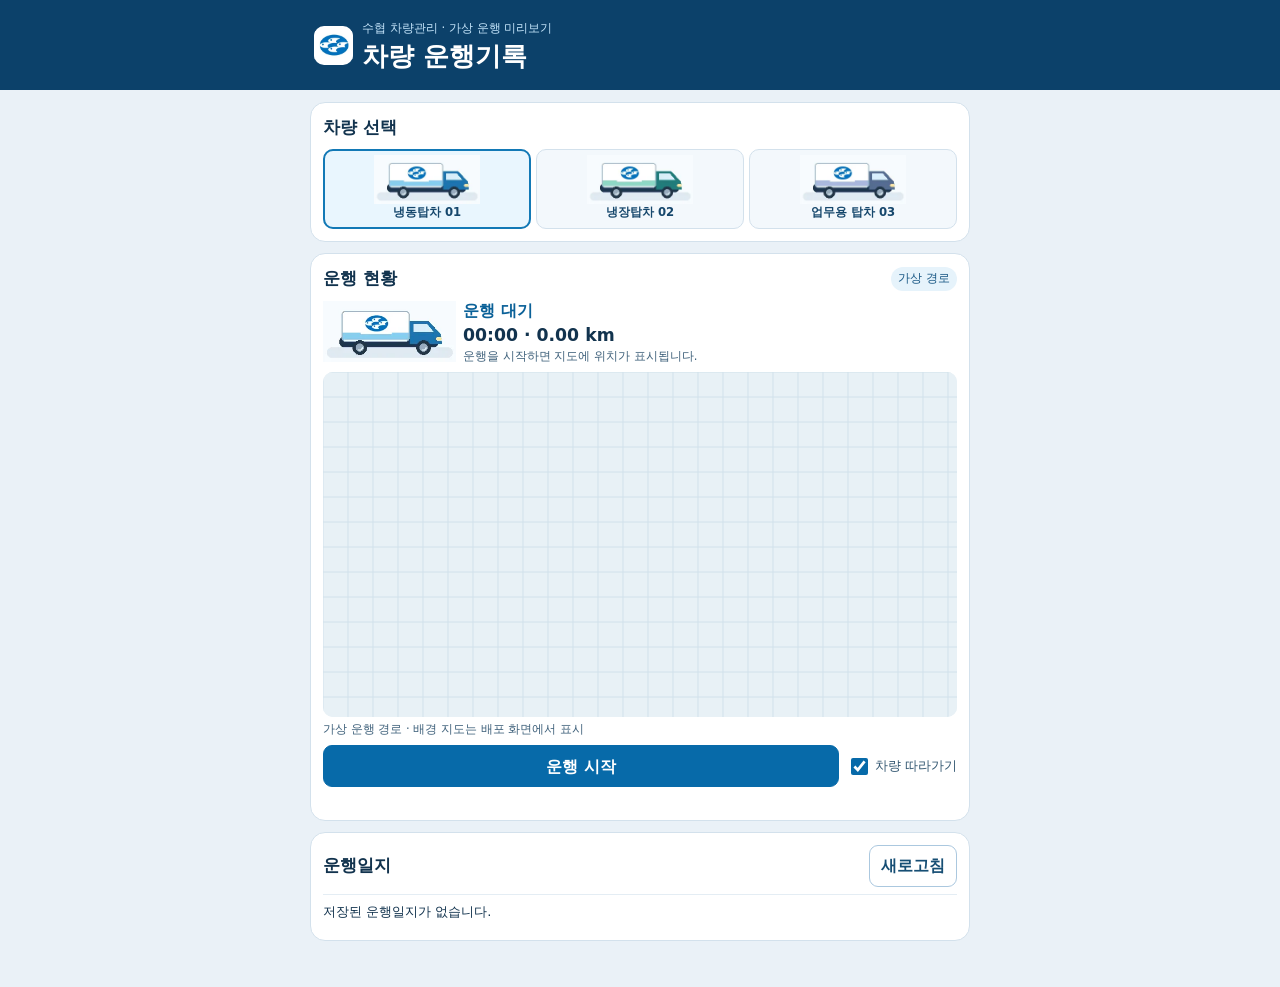
==== fleet_demo_preview.html @ 623de9e8 "Add mobile GPS recording, maps and Neon fleet API" ====
<!doctype html>
<html lang="ko">
<head>
<meta charset="utf-8">
<meta name="viewport" content="width=device-width, initial-scale=1">
<meta name="theme-color" content="#0c416a">
<title>수협 차량운행 시연</title>

<style>:root{font:16px/1.45 system-ui,-apple-system,sans-serif;color:#12334e;background:#eaf1f7;--blue:#076aa9;--line:#d3e1ec}
*{box-sizing:border-box}body{margin:0}button,input{font:inherit}button{cursor:pointer}button:disabled{cursor:wait;opacity:.6}button:focus-visible,input:focus-visible{outline:3px solid #64b9ee;outline-offset:2px}[hidden]{display:none!important}
header{background:#0c416a;color:#fff}.top,main{max-width:680px;margin:auto}.top{padding:15px 14px;display:flex;align-items:center;justify-content:space-between;gap:8px}.brand{display:flex;align-items:center;gap:9px}.brand img{width:39px;height:39px;border-radius:10px;background:#fff;object-fit:contain}.brand small{font-size:.73rem;color:#c5e5fb}h1,h2,p{margin:0}h1{font-size:clamp(1.15rem,5.5vw,1.6rem)}h2{font-size:1.08rem}.row{display:flex;align-items:center;justify-content:space-between;gap:8px}.outline,.primary{min-height:42px;border-radius:9px;border:1px solid #abc8df;padding:6px 11px;font-weight:700;white-space:nowrap}.outline{background:#fff;color:#164e74}.primary{background:#076aa9;color:#fff;border-color:#076aa9}
main{padding:12px 10px 35px}.panel{border:1px solid var(--line);border-radius:15px;background:#fff;padding:12px;margin-bottom:11px}.vehicles{display:grid;grid-template-columns:repeat(3,minmax(0,1fr));gap:5px;margin-top:9px}.vehicle{padding:5px 2px 7px;background:#f3f8fc;border:1px solid var(--line);border-radius:10px;color:#16476c;font-size:.73rem;font-weight:750;min-width:0}.vehicle[aria-pressed=true]{outline:2px solid #1279b6;outline-offset:-2px;background:#e9f6fe}.vehicle img{width:100%;height:49px;object-fit:contain;display:block}.switch{display:flex;align-items:center;gap:4px;font-size:.79rem;color:#345872;white-space:nowrap}.switch input{accent-color:var(--blue);width:17px;height:17px}.badge{background:#e6f3fb;color:#185784;border-radius:30px;padding:3px 7px;font-size:.75rem}.ride-summary{display:flex;align-items:center;gap:7px;min-height:81px}.ride-summary img{width:clamp(90px,32vw,133px);height:66px;object-fit:contain}.status{font-weight:750;color:#0b6198}.ride-summary small,.muted{font-size:.72rem;color:#3f617b}.ride-summary small{display:block}.ride-summary #metrics{font-variant-numeric:tabular-nums;font-weight:750;font-size:1.08rem}
#map{width:100%;height:clamp(220px,40vh,345px);border-radius:10px;background:#e8f1f6;overflow:hidden;isolation:isolate}#map canvas{display:block;width:100%;height:100%}.truck-pin{font-size:1.28rem;text-align:center;background:#fff;border:2px solid #0879b8;border-radius:50%;box-shadow:0 2px 6px #12334e44}.muted{margin-top:4px;min-height:17px}.controls{margin-top:7px}.controls .primary{flex:1}.controls .stop{background:#ad3b2d;border-color:#ad3b2d}#message{min-height:1.2em;margin-top:5px;font-size:.8rem;color:#355973}#message.error,#settingsError{color:#a42d21}#access{margin-top:8px}#access label,dialog label{display:block;font-size:.82rem;font-weight:700}input[type=password]{width:100%;margin:4px 0;border:1px solid #adc7da;border-radius:7px;padding:8px;color:#12334e}
ul{margin:7px 0 0;padding:0;list-style:none}li{padding:7px 0;border-top:1px solid #e4edf4;font-size:.82rem}li button{padding:2px 1px;border:0;background:transparent;color:#075e96;text-align:left;font-weight:650}dialog{width:min(92vw,420px);border:1px solid #b3cde0;border-radius:13px;padding:17px;color:#12334e}dialog::backdrop{background:#06243e8c}dialog p{margin:7px 0;font-size:.86rem}dialog small{font-size:.72rem}
</style>


</head>
<body>
<header><div class="top"><div class="brand"><img src="[data-uri]" alt="수협"><div><small>수협 차량관리 · 가상 운행 미리보기</small><h1>차량 운행기록</h1></div></div><button id="settings" class="outline" hidden>지도 설정</button></div></header>
<main>
<section class="panel setup" aria-labelledby="vehicleTitle">
<div class="row"><h2 id="vehicleTitle">차량 선택</h2><label class="switch" hidden><input type="checkbox" id="real"> 실측 GPS</label></div>
<div id="vehicles" class="vehicles"></div>
<div id="access" hidden><label for="code">참가자별 시연 코드</label><input id="code" type="password" autocomplete="off" spellcheck="false" placeholder="발급받은 코드 입력"></div>
</section>
<section class="panel ride" aria-labelledby="driveTitle">
<div class="row"><h2 id="driveTitle">운행 현황</h2><span id="mode" class="badge">가상 경로</span></div>
<div class="ride-summary">
<img id="truck" src="[data-uri]" alt="선택한 탑차">
<div><span id="state" class="status">운행 대기</span><div id="metrics">00:00 · 0.00 km</div><small id="freshness">운행을 시작하면 지도에 위치가 표시됩니다.</small></div>
</div>
<div id="map" aria-label="운행 경로 지도"></div>
<div id="mapNote" class="muted"></div>
<div class="row controls"><button id="action" class="primary">운행 시작</button><label class="switch"><input type="checkbox" id="follow" checked> 차량 따라가기</label></div>
<p id="message" role="status" aria-live="polite"></p>
</section>
<section class="panel" aria-labelledby="logTitle"><div class="row"><h2 id="logTitle">운행일지</h2><button id="reload" class="outline">새로고침</button></div><ul id="records"></ul></section>
</main>
<dialog id="mapSettings">
<form id="mapForm">
<h2>지도 설정</h2>
<p>카카오 JavaScript 키를 이 기기의 브라우저에 저장합니다.</p>
<label for="mapKey">카카오 JavaScript 키</label>
<input id="mapKey" type="password" autocomplete="off" spellcheck="false" placeholder="카카오 키 붙여넣기">
<small>입력란을 비워 저장하면 OpenStreetMap을 사용합니다.</small>
<p id="settingsError" role="alert"></p>
<div class="row"><button type="button" id="cancel" class="outline">닫기</button><button class="primary">저장</button></div>
</form>
</dialog>
<script>const apiBase = '';
const embedded = {"symbol.webp": "[data-uri]", "work-03.webp": "[data-uri]", "cold-01.gif": "[data-uri]", "fresh-02.gif": "[data-uri]", "cold-01.webp": "[data-uri]", "fresh-02.webp": "[data-uri]", "work-03.gif": "[data-uri]"};

const $ = id => document.getElementById(id);
const cars = [['cold-01','냉동탑차 01'],['fresh-02','냉장탑차 02'],['work-03','업무용 탑차 03']];
const origin = [37.5147, 127.1058];
const demoPath = [[37.5147,127.1058],[37.5143,127.1064],[37.5138,127.1071],[37.5135,127.1080],[37.5132,127.1087],[37.5137,127.1091],[37.5145,127.1096],[37.5151,127.1091],[37.5158,127.1085],[37.5162,127.1076],[37.5157,127.1066],[37.5151,127.1061]];
const prefix = 'suhyup.fleet.v1.';
function read(key, fallback) {
  try { return JSON.parse(localStorage.getItem(prefix + key)) ?? fallback; }
  catch { return fallback; }
}
function save(key, value) { localStorage.setItem(prefix + key, JSON.stringify(value)); }
let active = read('active', null);
let pending = read('pendingStart', null);
let selected = active?.vehicle || pending?.vehicle || cars[0][0];
let records = read('demoRecords', []);
let points = active?.points || [];
let watchId, sampler, syncTimer, clock, latest, busy = false, syncTask, map;
let mapGeneration = 0;
let cloudRecords = [];
const name = id => cars.find(([key]) => key === id)?.[1] || id;
const image = (id, animated) => embedded[id + (animated ? '.gif' : '.webp')];
const formatTime = value => new Date(value).toLocaleString('ko-KR', { month:'numeric', day:'numeric', hour:'2-digit', minute:'2-digit' });

function message(text, error = false) {
  $('message').textContent = text;
  $('message').classList.toggle('error', error);
}
function meters(a, b) {
  const rad = Math.PI / 180;
  const dLat = (b.lat - a.lat) * rad, dLng = (b.lng - a.lng) * rad;
  const h = Math.sin(dLat / 2) ** 2 + Math.cos(a.lat * rad) * Math.cos(b.lat * rad) * Math.sin(dLng / 2) ** 2;
  return 12742000 * Math.asin(Math.sqrt(Math.min(1, h)));
}
function routeGroups(list) {
  const groups = [];
  for (const point of list) {
    const group = groups.at(-1);
    if (!group || point.ts - group.at(-1).ts > 15000) groups.push([point]);
    else group.push(point);
  }
  return groups;
}
function kilometers(list) {
  return routeGroups(list).reduce((sum, group) => sum + group.reduce((total, p, i) => total + (i ? meters(group[i-1], p) : 0), 0), 0) / 1000;
}
function duration(ms) {
  const s = Math.floor(Math.max(0, ms) / 1000);
  return [Math.floor(s / 60), s % 60].map(v => String(v).padStart(2,'0')).join(':');
}

function fallbackMap(container) {
  const canvas = document.createElement('canvas');
  container.replaceChildren(canvas);
  return { update(list) {
    const width = container.clientWidth, height = container.clientHeight, ratio = devicePixelRatio || 1;
    canvas.width = width * ratio;
    canvas.height = height * ratio;
    const ctx = canvas.getContext('2d');
    ctx.scale(ratio,ratio);
    ctx.fillStyle = '#e8f1f6';
    ctx.fillRect(0,0,width,height);
    ctx.strokeStyle = '#d1e1eb';
    ctx.lineWidth = 1;
    for (let x = 0; x < width; x += 25) { ctx.beginPath(); ctx.moveTo(x,0); ctx.lineTo(x,height); ctx.stroke(); }
    for (let y = 0; y < height; y += 25) { ctx.beginPath(); ctx.moveTo(0,y); ctx.lineTo(width,y); ctx.stroke(); }
    if (!list.length) return;
    const lats = list.map(p => p.lat), lngs = list.map(p => p.lng);
    const minLat = Math.min(...lats), minLng = Math.min(...lngs);
    const scale = Math.min((height-52)/Math.max(.0002,Math.max(...lats)-minLat), (width-52)/Math.max(.0002,Math.max(...lngs)-minLng));
    const xy = p => [26+(p.lng-minLng)*scale,height-26-(p.lat-minLat)*scale];
    ctx.strokeStyle = '#087cbd'; ctx.lineWidth = 4;
    for (const group of routeGroups(list)) {
      ctx.beginPath(); group.forEach((p,i) => i ? ctx.lineTo(...xy(p)) : ctx.moveTo(...xy(p))); ctx.stroke();
    }
    ctx.font = '24px system-ui'; ctx.fillText('🚚', ...xy(list.at(-1)));
  }, destroy() { canvas.remove(); } };
}
function osmMap(container) {
  const leaflet = window.L;
  if (!leaflet) {
    $('mapNote').textContent = '가상 운행 경로 · 배경 지도는 배포 화면에서 표시';
    return fallbackMap(container);
  }
  const view = leaflet.map(container).setView(origin, 15);
  const layer = leaflet.tileLayer('https://tile.openstreetmap.org/{z}/{x}/{y}.png', {
    maxZoom: 19, attribution: '© <a href="https://www.openstreetmap.org/copyright">OpenStreetMap</a> contributors'
  }).addTo(view);
  layer.once('tileerror', () => { $('mapNote').textContent = '일부 배경 지도를 불러오지 못했습니다. 경로는 계속 기록됩니다.'; });
  const route = leaflet.polyline([], { color:'#087cbd', weight:4 }).addTo(view);
  const marker = leaflet.marker(origin, { icon:leaflet.divIcon({html:'🚚',className:'truck-pin',iconSize:[30,30]}), interactive:false, opacity:0 }).addTo(view);
  let last;
  return { update(list, fit) {
    route.setLatLngs(routeGroups(list).map(g => g.map(p => [p.lat,p.lng])));
    const point = list.at(-1);
    marker.setOpacity(point ? 1 : 0);
    if (!point) { last = null; return; }
    const pos = [point.lat,point.lng];
    marker.setLatLng(pos);
    if (fit && list.length > 1) view.fitBounds(route.getBounds(), {maxZoom:17,padding:[24,24]});
    else if (fit || (!last || $('follow').checked) && last !== point) view.panTo(pos);
    last = point;
  }, destroy() { view.remove(); } };
}
function kakaoMap(container, maps) {
  const coords = p => new maps.LatLng(p.lat,p.lng);
  const view = new maps.Map(container,{center:new maps.LatLng(...origin),level:4});
  const marker = new maps.CustomOverlay({position:new maps.LatLng(...origin),content:'<div class="truck-pin" style="width:30px;height:30px">🚚</div>',yAnchor:.5});
  let lines = [], last;
  return { update(list, fit) {
    const groups = routeGroups(list);
    while (lines.length > groups.length) lines.pop().setMap(null);
    groups.forEach((group,i) => {
      if (!lines[i]) lines[i] = new maps.Polyline({map:view,strokeColor:'#087cbd',strokeWeight:4});
      lines[i].setPath(group.map(coords));
    });
    const point = list.at(-1);
    marker.setMap(point ? view : null);
    if (!point) { last = null; return; }
    const pos = coords(point);
    marker.setPosition(pos);
    if (fit && list.length > 1) {
      const bounds = new maps.LatLngBounds();
      list.forEach(p => bounds.extend(coords(p)));
      view.setBounds(bounds);
    } else if (fit || (!last || $('follow').checked) && last !== point) view.panTo(pos);
    last = point;
  }, destroy() { container.replaceChildren(); } };
}
function loadKakao(key) {
  return new Promise((resolve,reject) => {
    const script = document.createElement('script');
    const timer = setTimeout(() => reject(new Error('지도 응답 시간 초과')),8000);
    script.src = 'https://dapi.kakao.com/v2/maps/sdk.js?autoload=false&appkey=' + encodeURIComponent(key);
    script.onerror = () => { clearTimeout(timer); reject(new Error('카카오 지도 연결 실패')); };
    script.onload = () => {
      if (!window.kakao?.maps?.load) { clearTimeout(timer); reject(new Error('카카오 지도 권한 확인 필요')); return; }
      window.kakao.maps.load(() => { clearTimeout(timer); resolve(window.kakao.maps); });
    };
    document.head.append(script);
  });
}
async function showMap() {
  const generation = ++mapGeneration;
  map?.destroy();
  map = undefined;
  const container = $('map');
  container.replaceChildren();
  const key = '';
  $('mapNote').textContent = key ? '카카오맵 연결 중' : 'OpenStreetMap';
  if (key) {
    try {
      const maps = await loadKakao(key);
      if (generation !== mapGeneration) return;
      map = kakaoMap(container,maps);
      $('mapNote').textContent = '카카오맵';
      map.update(points);
      return;
    } catch {
      if (generation !== mapGeneration) return;
      $('mapNote').textContent = '카카오맵 연결 실패 · OpenStreetMap 사용 중. 키와 등록 도메인을 확인하세요.';
    }
  }
  map = osmMap(container);
  map.update(points);
}
function currentCode() { return $('code').value.trim(); }
async function api(path, body) {
  if (!apiBase) throw new Error('실측 저장 서버가 아직 연결되지 않았습니다.');
  const headers = { Authorization:'Bearer ' + currentCode() };
  if (body) headers['Content-Type'] = 'application/json';
  const response = await fetch(apiBase + path, { method:body ? 'POST':'GET', headers,
    body:body ? JSON.stringify(body) : undefined, signal:AbortSignal.timeout(15000) });
  const data = await response.json();
  if (!response.ok) throw Object.assign(new Error(data.error || '서버 요청에 실패했습니다.'), { status: response.status });
  return data;
}
function persist() {
  if (active) { active.points = points; save('active',active); }
  else localStorage.removeItem(prefix + 'active');
}
function updateUI() {
  const real = $('real').checked;
  $('mode').textContent = real ? '휴대폰 GPS' : '가상 경로';
  $('access').hidden = !real;
  $('real').disabled = Boolean(active || pending) || busy;
  $('code').disabled = Boolean(active) && Boolean(currentCode());
  for (const btn of $('vehicles').children) {
    btn.disabled = Boolean(active || pending) || busy;
    btn.setAttribute('aria-pressed', String(btn.dataset.vehicle === selected));
  }
  $('action').disabled = busy;
  $('action').textContent = active?.ending ? '저장 다시 시도' : active ? '운행 종료' : '운행 시작';
  $('action').classList.toggle('stop', Boolean(active));
  const last = points.at(-1), previous = points.at(-2);
  const fresh = last && Date.now() - last.ts <= 15000;
  const moving = Boolean(active && !active.ending && fresh && previous && last.ts-previous.ts <= 15000 && meters(previous,last) > 5);
  const src = image(selected,moving);
  if ($('truck').getAttribute('src') !== src) $('truck').src = src;
  $('state').textContent = active?.ending ? '저장 대기' : active ? (!fresh ? '위치 수신 대기' : moving ? '이동 중' : '정차 중') : '운행 대기';
  $('metrics').textContent = duration(active ? (active.ending || Date.now())-active.start : 0) + ' · ' + kilometers(points).toFixed(2) + ' km';
  $('freshness').textContent = last ? '최근 위치 ' + new Date(last.ts).toLocaleTimeString('ko-KR') + (real ? ' · 정확도 ±' + Math.round(last.accuracy) + 'm' : '') : '운행을 시작하면 지도에 위치가 표시됩니다.';
}
function addPoint(point) {
  const previous = points.at(-1);
  if (!active || active.ending || points.length >= 8640 || previous && point.ts <= previous.ts) return;
  if (previous && point.ts-previous.ts <= 15000 && meters(previous,point) / ((point.ts-previous.ts)/1000) > 62) return;
  points.push({ ...point,seq:points.length });
  persist();
  map?.update(points);
  updateUI();
}
function sample() {
  if (!active || active.ending || document.hidden) return;
  if (!active.real) {
    const [lat,lng] = demoPath[points.length % demoPath.length];
    addPoint({lat,lng,accuracy:0,ts:Date.now()});
    return;
  }
  if (latest && Date.now()-latest.ts <= 12000) addPoint(latest);
}
function startTimers() {
  if (active.ending) return;
  if (active.real) {
    watchId = navigator.geolocation.watchPosition(pos => {
      if (pos.coords.accuracy > 100) return;
      latest = {lat:pos.coords.latitude,lng:pos.coords.longitude,accuracy:pos.coords.accuracy,ts:pos.timestamp};
      if (!points.length) sample();
    },error => message(error.code === 1 ? '브라우저에서 위치 권한을 허용해 주세요.' : 'GPS 신호를 기다리는 중입니다.',true),
    {enableHighAccuracy:true,maximumAge:0,timeout:12000});
    syncTimer = setInterval(() => { sync().catch(error => message(error.message + ' 위치는 이 기기에 임시 저장됩니다.',true)); },30000);
  } else if (!points.length) sample();
  sampler = setInterval(sample,5000);
  clock = setInterval(updateUI,1000);
}
function stopTimers() {
  if (watchId !== undefined) navigator.geolocation.clearWatch(watchId);
  clearInterval(sampler); clearInterval(syncTimer); clearInterval(clock);
  watchId = undefined;
  latest = null;
}
function sync() {
  if (!active?.real) return Promise.resolve();
  if (syncTask) return syncTask;
  syncTask = (async () => {
    while (active && active.sent < points.length) {
      const batch = points.slice(active.sent,active.sent+100);
      await api('/points',{id:active.id,points:batch});
      active.sent += batch.length;
      persist();
    }
  })().finally(() => { syncTask = null; });
  return syncTask;
}
async function action() {
  if (busy) return;
  busy = true;
  message('');
  updateUI();
  try {
    if (!active) {
      const real = $('real').checked;
      if (real && (!isSecureContext || !navigator.geolocation)) throw new Error('HTTPS 브라우저에서 위치 접근을 지원하는 기기로 열어 주세요.');
      if (real && !currentCode()) throw new Error('참가자별 시연 코드를 입력해 주세요.');
      const trip = pending || {id:crypto.randomUUID(),vehicle:selected,real,start:Date.now(),sent:0,points:[]};
      if (real) {
        if (!apiBase) throw new Error('실측 저장 서버가 아직 연결되지 않았습니다.');
        sessionStorage.setItem(prefix+'code',currentCode());
        pending = trip;
        save('pendingStart',trip);
        try { await api('/start',{id:trip.id,vehicle:trip.vehicle}); }
        catch (error) {
          if (error.status >= 400 && error.status < 500) {
            pending = null;
            localStorage.removeItem(prefix+'pendingStart');
          }
          throw error;
        }
      }
      active = trip; points = [];
      persist();
      pending = null;
      localStorage.removeItem(prefix+'pendingStart');
      map?.update(points);
      startTimers();
      message(real ? '유효한 GPS 좌표를 5초 단위로 기록합니다.' : '가상 경로를 5초 간격으로 재생합니다.');
    } else {
      active.ending ||= Date.now();
      persist();
      stopTimers();
      if (active.real) {
        await sync();
        await api('/end',{id:active.id});
      } else {
        records.unshift({id:active.id,vehicle:active.vehicle,start:active.start,end:active.ending,points});
        records = records.slice(0,20);
        save('demoRecords',records);
      }
      active = null;
      persist();
      message('운행일지를 저장했습니다.');
      await refresh();
    }
  } catch(error) { message(error.message || '잠시 후 다시 시도해 주세요.',true); }
  finally { busy = false; updateUI(); }
}
function showRecords() {
  const real = $('real').checked;
  const list = real ? cloudRecords : records;
  const ul = $('records'); ul.replaceChildren();
  if (!list.length) {
    const li = document.createElement('li'); li.textContent = real && !currentCode() ? '코드를 입력한 뒤 새로고침하세요.' : '저장된 운행일지가 없습니다.'; ul.append(li);
  }
  for (const row of list) {
    const item = document.createElement('li'), button = document.createElement('button');
    button.disabled = Boolean(active);
    const start = row.start ?? row.started_at, end = row.end ?? row.ended_at;
    const elapsed = end ? ' · '+duration(new Date(end)-new Date(start)) : ' · 운행 중';
    button.textContent = name(row.vehicle ?? row.vehicle_id) + ' · ' + formatTime(start) + elapsed + (row.points ? ' · '+kilometers(row.points).toFixed(2)+' km' : '');
    button.onclick = async () => {
      if (active) return;
      try {
        const detail = row.points || (await api('/trip/'+row.id)).points.map(p => ({...p,ts:Date.parse(p.recorded_at)}));
        points = detail;
        selected = row.vehicle ?? row.vehicle_id;
        map?.update(points,true);
        updateUI();
        message('선택한 운행 · '+kilometers(points).toFixed(2)+' km · '+points.length+'개 위치');
        $('driveTitle').scrollIntoView({block:'start'});
      } catch(error) { message(error.message,true); }
    };
    item.append(button); ul.append(item);
  }
}
async function refresh() {
  if ($('real').checked && currentCode()) {
    try { cloudRecords = (await api('/trips')).trips; }
    catch(error) { message(error.message,true); }
  }
  showRecords();
}
for (const [id,label] of cars) {
  const button = document.createElement('button'); button.className = 'vehicle'; button.dataset.vehicle = id;
  const img = document.createElement('img'); img.src = image(id,false); img.alt = '';
  button.append(img,label); button.onclick = () => { selected = id; updateUI(); };
  $('vehicles').append(button);
}
$('real').checked = Boolean((active || pending)?.real);
$('code').value = sessionStorage.getItem(prefix+'code') || '';
$('code').addEventListener('change',() => {
  if (currentCode()) sessionStorage.setItem(prefix+'code',currentCode());
  if (active?.real) { updateUI(); sync().catch(error => message(error.message,true)); }
});
$('real').onchange = () => { points = []; map?.update(points); updateUI(); refresh(); };
$('action').onclick = action;
$('reload').onclick = refresh;
$('settings').onclick = () => { $('mapKey').value = read('kakaoKey',''); $('settingsError').textContent = ''; $('mapSettings').showModal(); };
$('cancel').onclick = () => $('mapSettings').close();
$('mapForm').onsubmit = event => {
  event.preventDefault();
  const key = $('mapKey').value.trim();
  if (key && !/^[a-z0-9_-]{20,128}$/i.test(key)) { $('settingsError').textContent = '카카오 JavaScript 키 값을 확인해 주세요.'; return; }
  save('kakaoKey',key);
  location.reload();
};
window.addEventListener('online',() => { if (active?.real) sync().catch(error => message(error.message,true)); });
document.addEventListener('visibilitychange',() => { if (!document.hidden && active) sample(); });
showMap();
updateUI();
refresh();
if (active && !active.ending && (!active.real || navigator.geolocation)) startTimers();
</script>
</body>
</html>
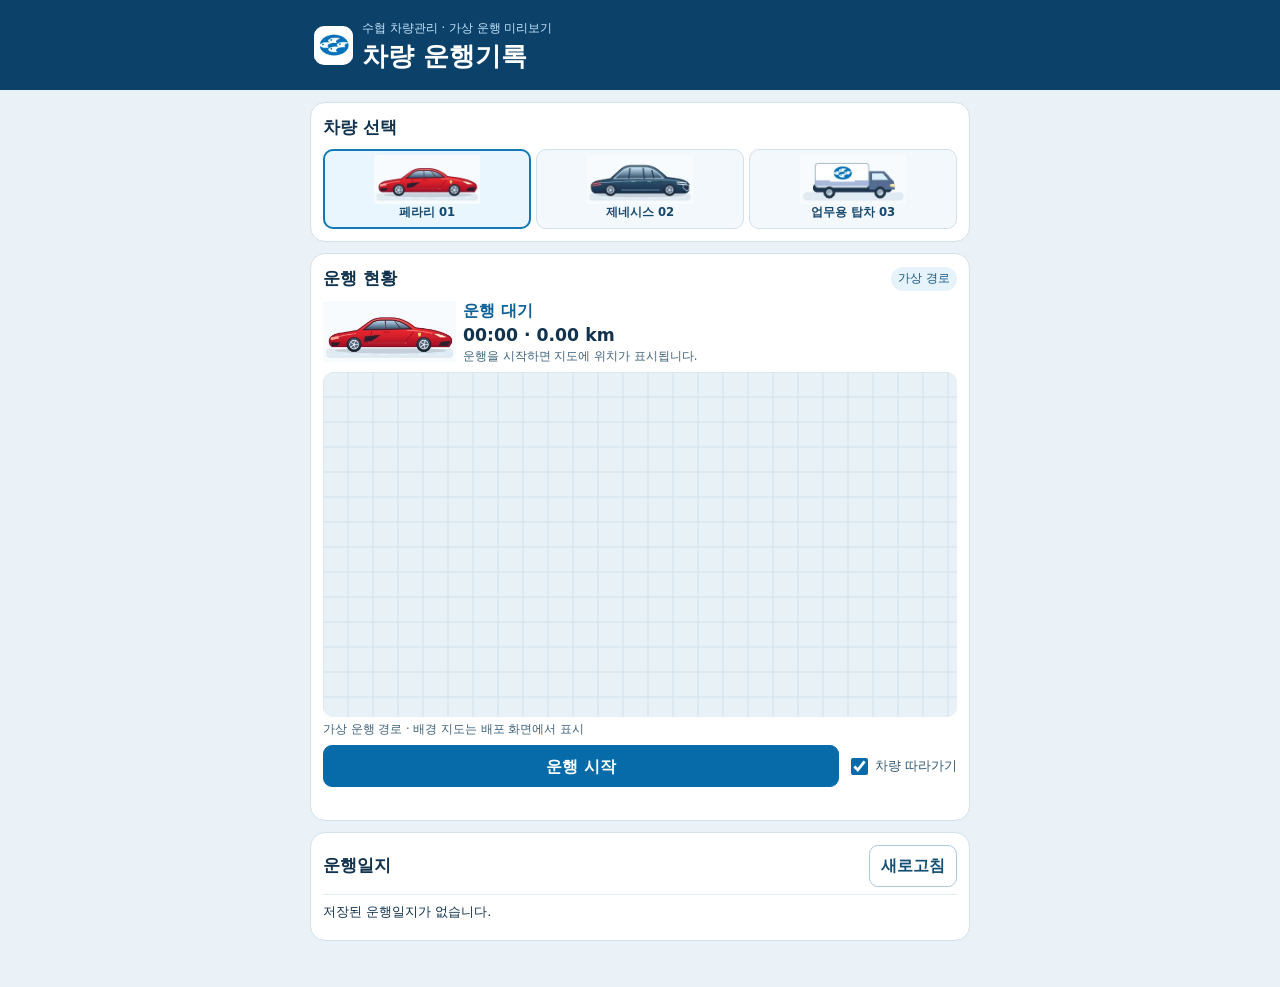
==== commit fb9c50c9: "Differentiate vehicles and add read-only lecture view" ====
--- a/fleet_demo_preview.html
+++ b/fleet_demo_preview.html
@@ -12,27 +12,29 @@
 main{padding:12px 10px 35px}.panel{border:1px solid var(--line);border-radius:15px;background:#fff;padding:12px;margin-bottom:11px}.vehicles{display:grid;grid-template-columns:repeat(3,minmax(0,1fr));gap:5px;margin-top:9px}.vehicle{padding:5px 2px 7px;background:#f3f8fc;border:1px solid var(--line);border-radius:10px;color:#16476c;font-size:.73rem;font-weight:750;min-width:0}.vehicle[aria-pressed=true]{outline:2px solid #1279b6;outline-offset:-2px;background:#e9f6fe}.vehicle img{width:100%;height:49px;object-fit:contain;display:block}.switch{display:flex;align-items:center;gap:4px;font-size:.79rem;color:#345872;white-space:nowrap}.switch input{accent-color:var(--blue);width:17px;height:17px}.badge{background:#e6f3fb;color:#185784;border-radius:30px;padding:3px 7px;font-size:.75rem}.ride-summary{display:flex;align-items:center;gap:7px;min-height:81px}.ride-summary img{width:clamp(90px,32vw,133px);height:66px;object-fit:contain}.status{font-weight:750;color:#0b6198}.ride-summary small,.muted{font-size:.72rem;color:#3f617b}.ride-summary small{display:block}.ride-summary #metrics{font-variant-numeric:tabular-nums;font-weight:750;font-size:1.08rem}
 #map{width:100%;height:clamp(220px,40vh,345px);border-radius:10px;background:#e8f1f6;overflow:hidden;isolation:isolate}#map canvas{display:block;width:100%;height:100%}.truck-pin{font-size:1.28rem;text-align:center;background:#fff;border:2px solid #0879b8;border-radius:50%;box-shadow:0 2px 6px #12334e44}.muted{margin-top:4px;min-height:17px}.controls{margin-top:7px}.controls .primary{flex:1}.controls .stop{background:#ad3b2d;border-color:#ad3b2d}#message{min-height:1.2em;margin-top:5px;font-size:.8rem;color:#355973}#message.error,#settingsError{color:#a42d21}#access{margin-top:8px}#access label,dialog label{display:block;font-size:.82rem;font-weight:700}input[type=password]{width:100%;margin:4px 0;border:1px solid #adc7da;border-radius:7px;padding:8px;color:#12334e}
 ul{margin:7px 0 0;padding:0;list-style:none}li{padding:7px 0;border-top:1px solid #e4edf4;font-size:.82rem}li button{padding:2px 1px;border:0;background:transparent;color:#075e96;text-align:left;font-weight:650}dialog{width:min(92vw,420px);border:1px solid #b3cde0;border-radius:13px;padding:17px;color:#12334e}dialog::backdrop{background:#06243e8c}dialog p{margin:7px 0;font-size:.86rem}dialog small{font-size:.72rem}
+.top-actions{display:flex;gap:4px;flex-shrink:0}.top-actions .outline{display:inline-flex;align-items:center;justify-content:center;text-decoration:none;font-size:clamp(.68rem,3.1vw,.88rem);padding-inline:7px}.brand{min-width:0}.brand img{flex:none}.access-form{display:flex;align-items:center;gap:7px}.access-form input{min-width:0}.vehicle-pin{display:flex;align-items:center;justify-content:center;width:40px;height:30px;background:#fff;border:2px solid #0879b8;border-radius:10px;box-shadow:0 2px 6px #12334e44}.vehicle-pin img{width:100%;height:100%;object-fit:contain;border-radius:8px}.records-selected{font-weight:850;text-decoration:underline}.presenter .ride-summary{padding-block:6px}
+@media(min-width:760px){.presenter main,.presenter .top{max-width:1050px}.presenter #map{height:clamp(320px,50vh,550px)}}
 </style>
 
 
 </head>
 <body>
-<header><div class="top"><div class="brand"><img src="[data-uri]" alt="수협"><div><small>수협 차량관리 · 가상 운행 미리보기</small><h1>차량 운행기록</h1></div></div><button id="settings" class="outline" hidden>지도 설정</button></div></header>
+<header><div class="top"><div class="brand"><img src="[data-uri]" alt="수협"><div><small>수협 차량관리 · 가상 운행 미리보기</small><h1>차량 운행기록</h1></div></div><div class="top-actions"><a id="presentLink" class="outline" hidden href="?view=present" target="_blank" rel="noopener">발표 보기</a><button id="settings" class="outline" hidden>지도 설정</button></div></div></header>
 <main>
 <section class="panel setup" aria-labelledby="vehicleTitle">
 <div class="row"><h2 id="vehicleTitle">차량 선택</h2><label class="switch" hidden><input type="checkbox" id="real"> 실측 GPS</label></div>
 <div id="vehicles" class="vehicles"></div>
-<div id="access" hidden><label for="code">참가자별 시연 코드</label><input id="code" type="password" autocomplete="off" spellcheck="false" placeholder="발급받은 코드 입력"></div>
+<div id="access" hidden><label for="code">참가자별 시연 코드</label><form id="accessForm" class="access-form"><input id="code" type="password" autocomplete="off" spellcheck="false" placeholder="발급받은 코드 입력"><button id="connect" class="primary" hidden>조회 시작</button></form><p id="presentHelp" class="muted" hidden>휴대폰에서 사용한 시연 코드를 입력하세요. 열린 화면에서 서버에 저장된 위치를 15초마다 확인합니다.</p></div>
 </section>
 <section class="panel ride" aria-labelledby="driveTitle">
 <div class="row"><h2 id="driveTitle">운행 현황</h2><span id="mode" class="badge">가상 경로</span></div>
 <div class="ride-summary">
-<img id="truck" src="[data-uri]" alt="선택한 탑차">
+<img id="truck" src="[data-uri]" alt="선택한 차량">
 <div><span id="state" class="status">운행 대기</span><div id="metrics">00:00 · 0.00 km</div><small id="freshness">운행을 시작하면 지도에 위치가 표시됩니다.</small></div>
 </div>
 <div id="map" aria-label="운행 경로 지도"></div>
 <div id="mapNote" class="muted"></div>
-<div class="row controls"><button id="action" class="primary">운행 시작</button><label class="switch"><input type="checkbox" id="follow" checked> 차량 따라가기</label></div>
+<div class="row controls"><button id="action" class="primary">운행 시작</button><button id="latestTrip" class="outline" hidden>최신 운행 보기</button><label class="switch"><input type="checkbox" id="follow" checked> 차량 따라가기</label></div>
 <p id="message" role="status" aria-live="polite"></p>
 </section>
 <section class="panel" aria-labelledby="logTitle"><div class="row"><h2 id="logTitle">운행일지</h2><button id="reload" class="outline">새로고침</button></div><ul id="records"></ul></section>
@@ -49,10 +51,11 @@
 </form>
 </dialog>
 <script>const apiBase = '';
-const embedded = {"symbol.webp": "[data-uri]", "work-03.webp": "[data-uri]", "cold-01.gif": "[data-uri]", "fresh-02.gif": "[data-uri]", "cold-01.webp": "[data-uri]", "fresh-02.webp": "[data-uri]", "work-03.gif": "[data-uri]"};
+const embedded = {"symbol.webp": "[data-uri]", "work-03.webp": "[data-uri]", "cold-01.gif": "[data-uri]", "fresh-02.gif": "[data-uri]", "cold-01.webp": "[data-uri]", "fresh-02.webp": "[data-uri]", "work-03.gif": "[data-uri]